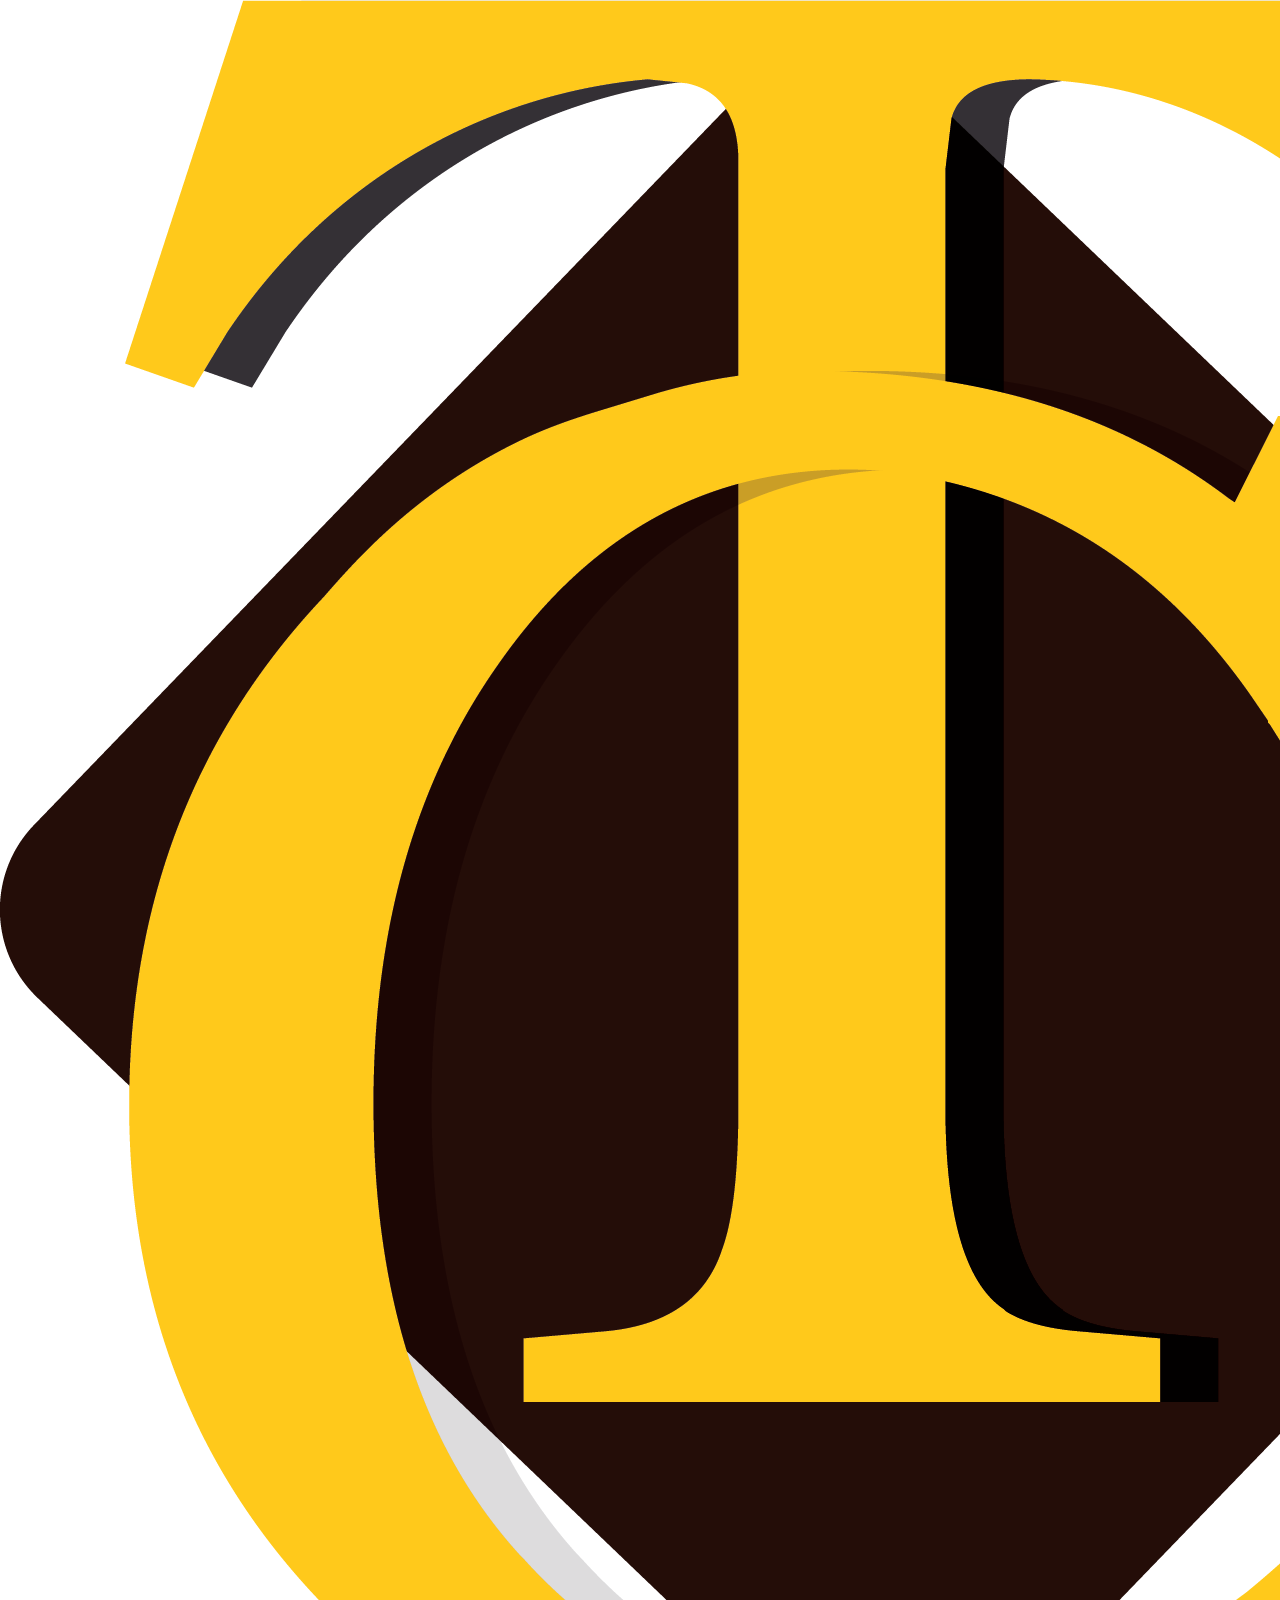
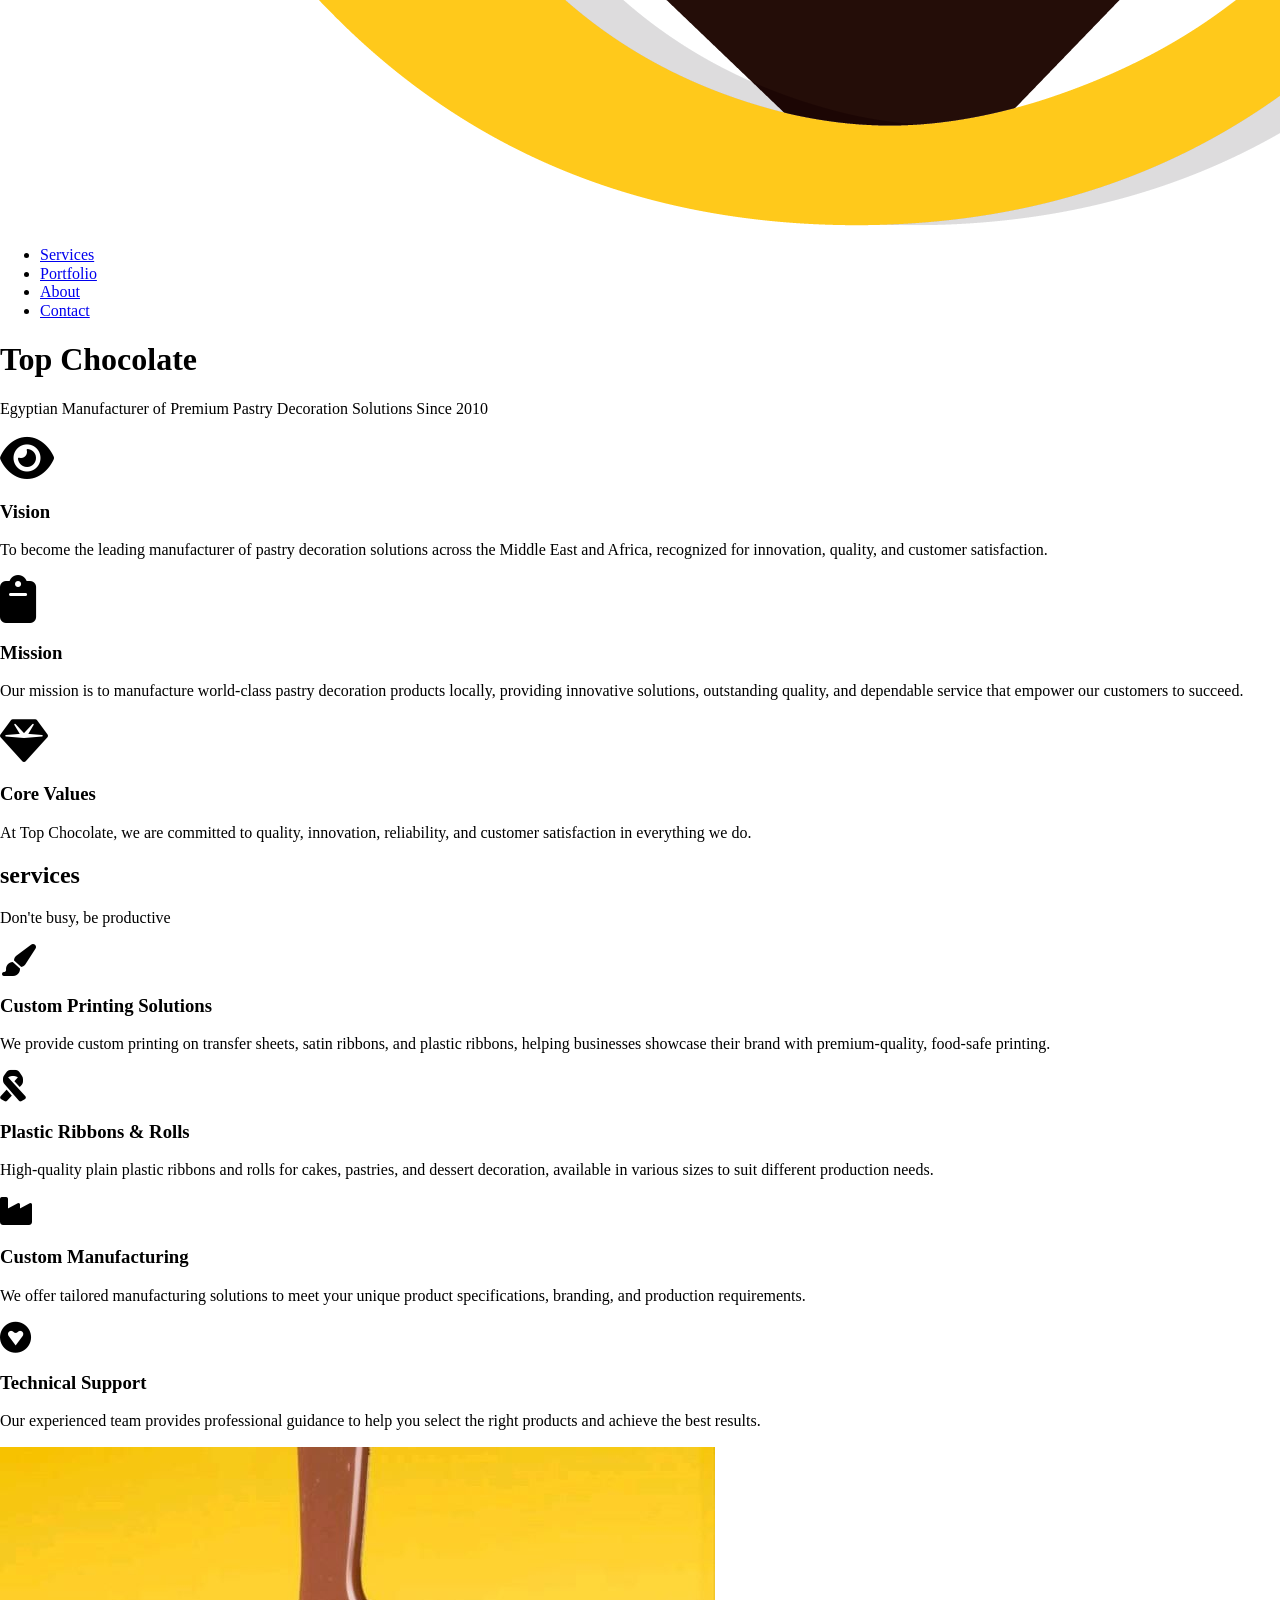
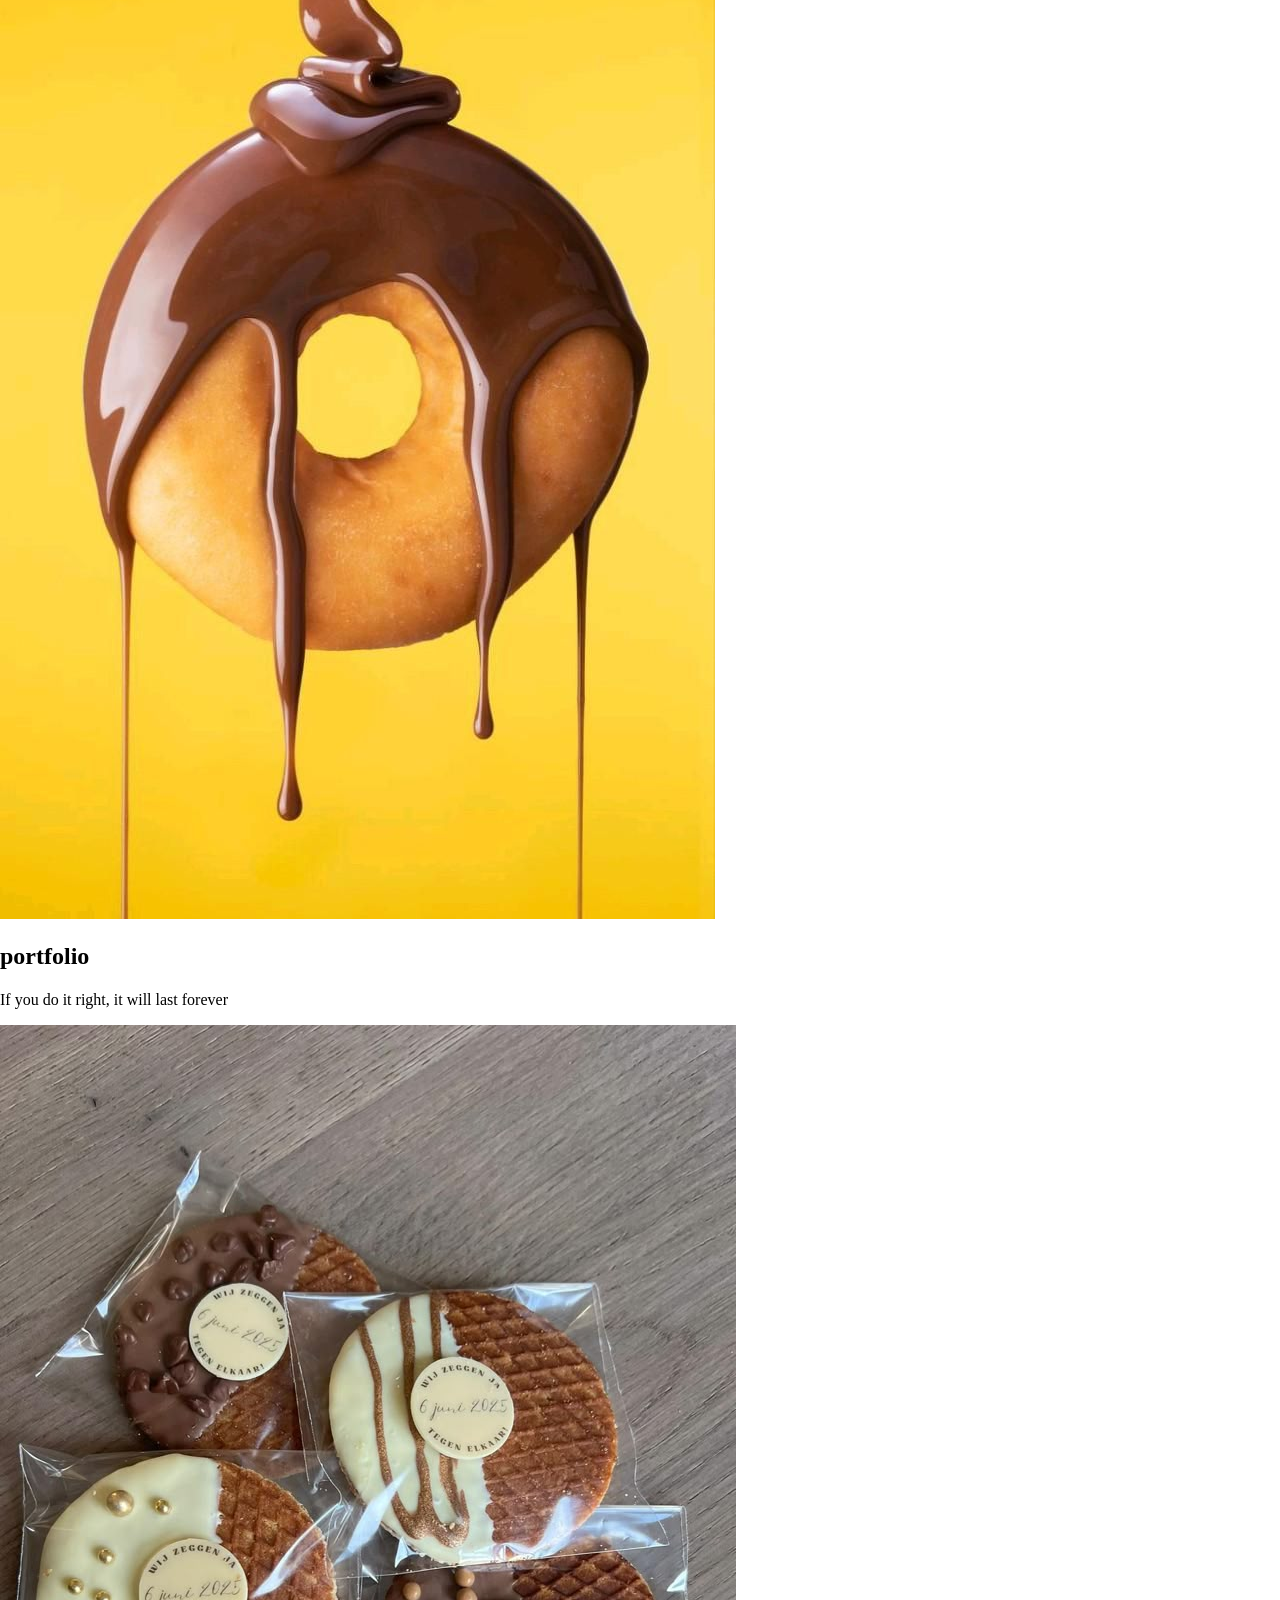
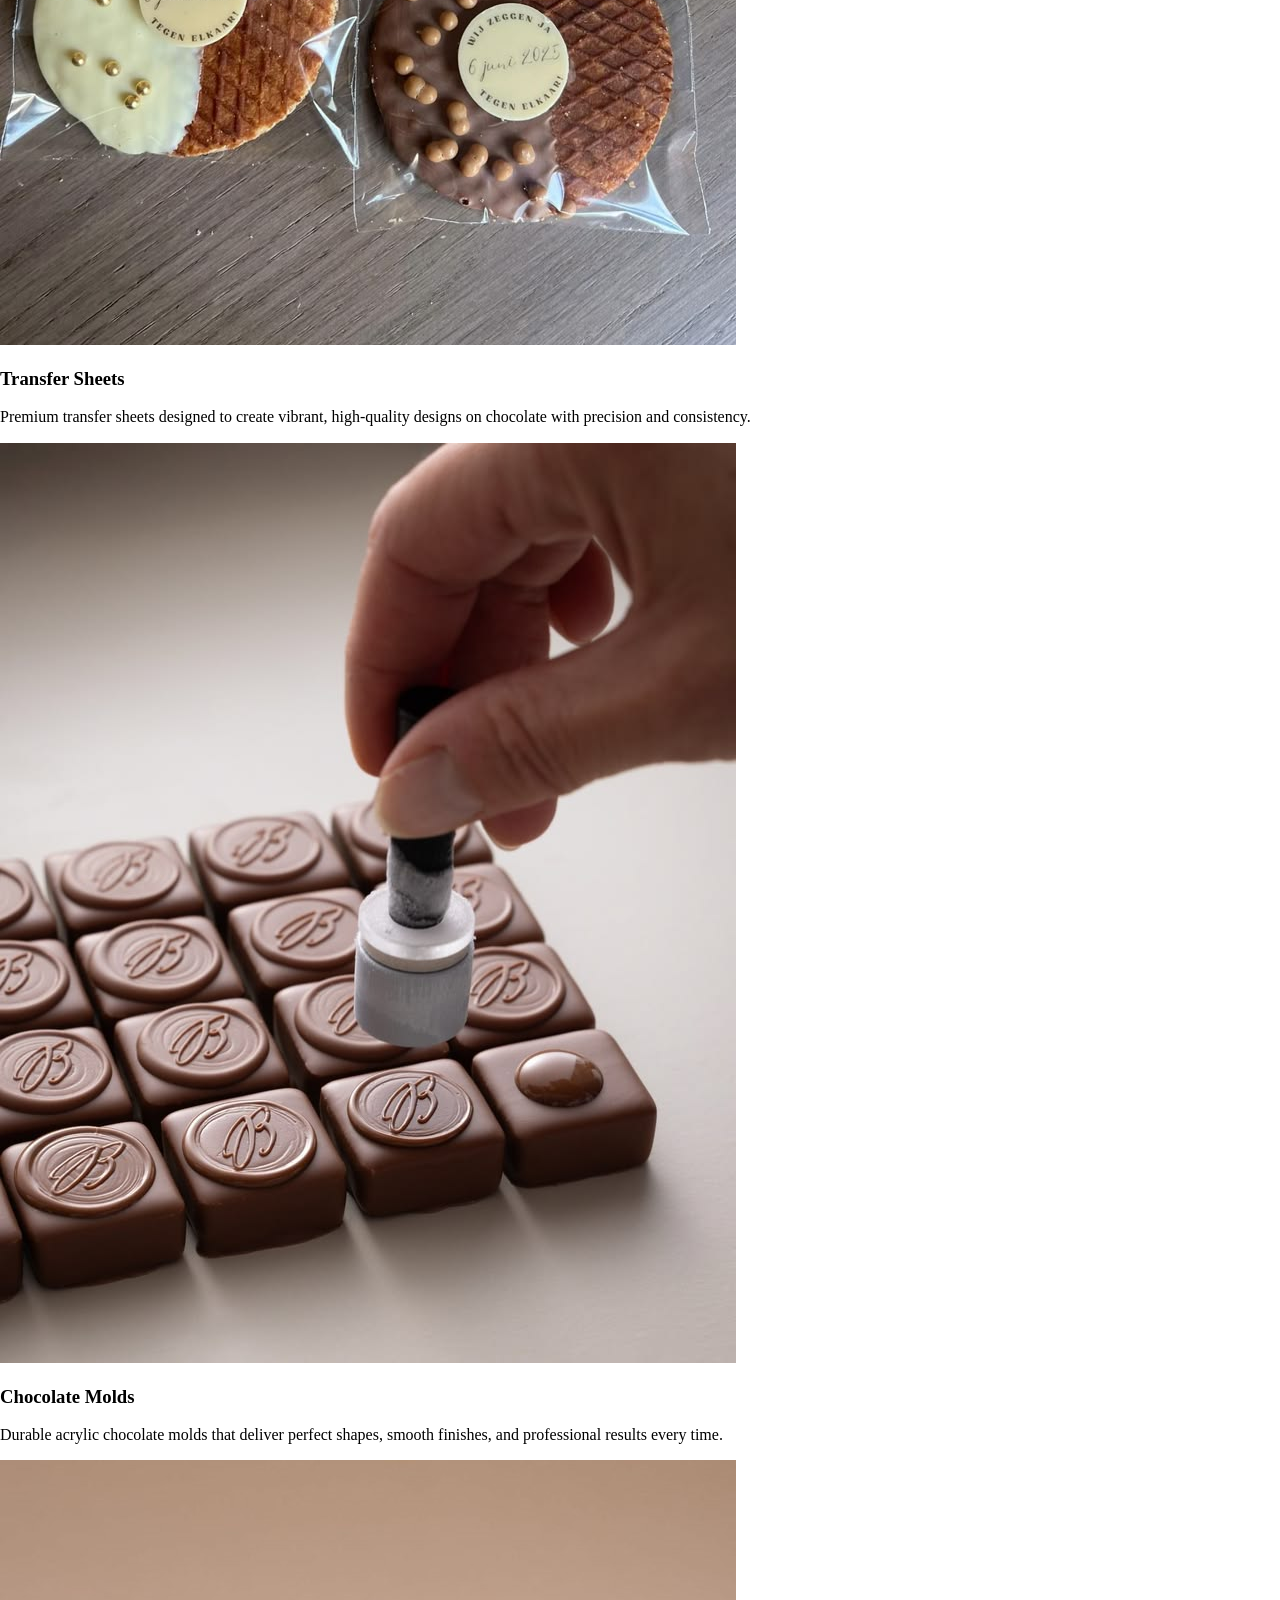
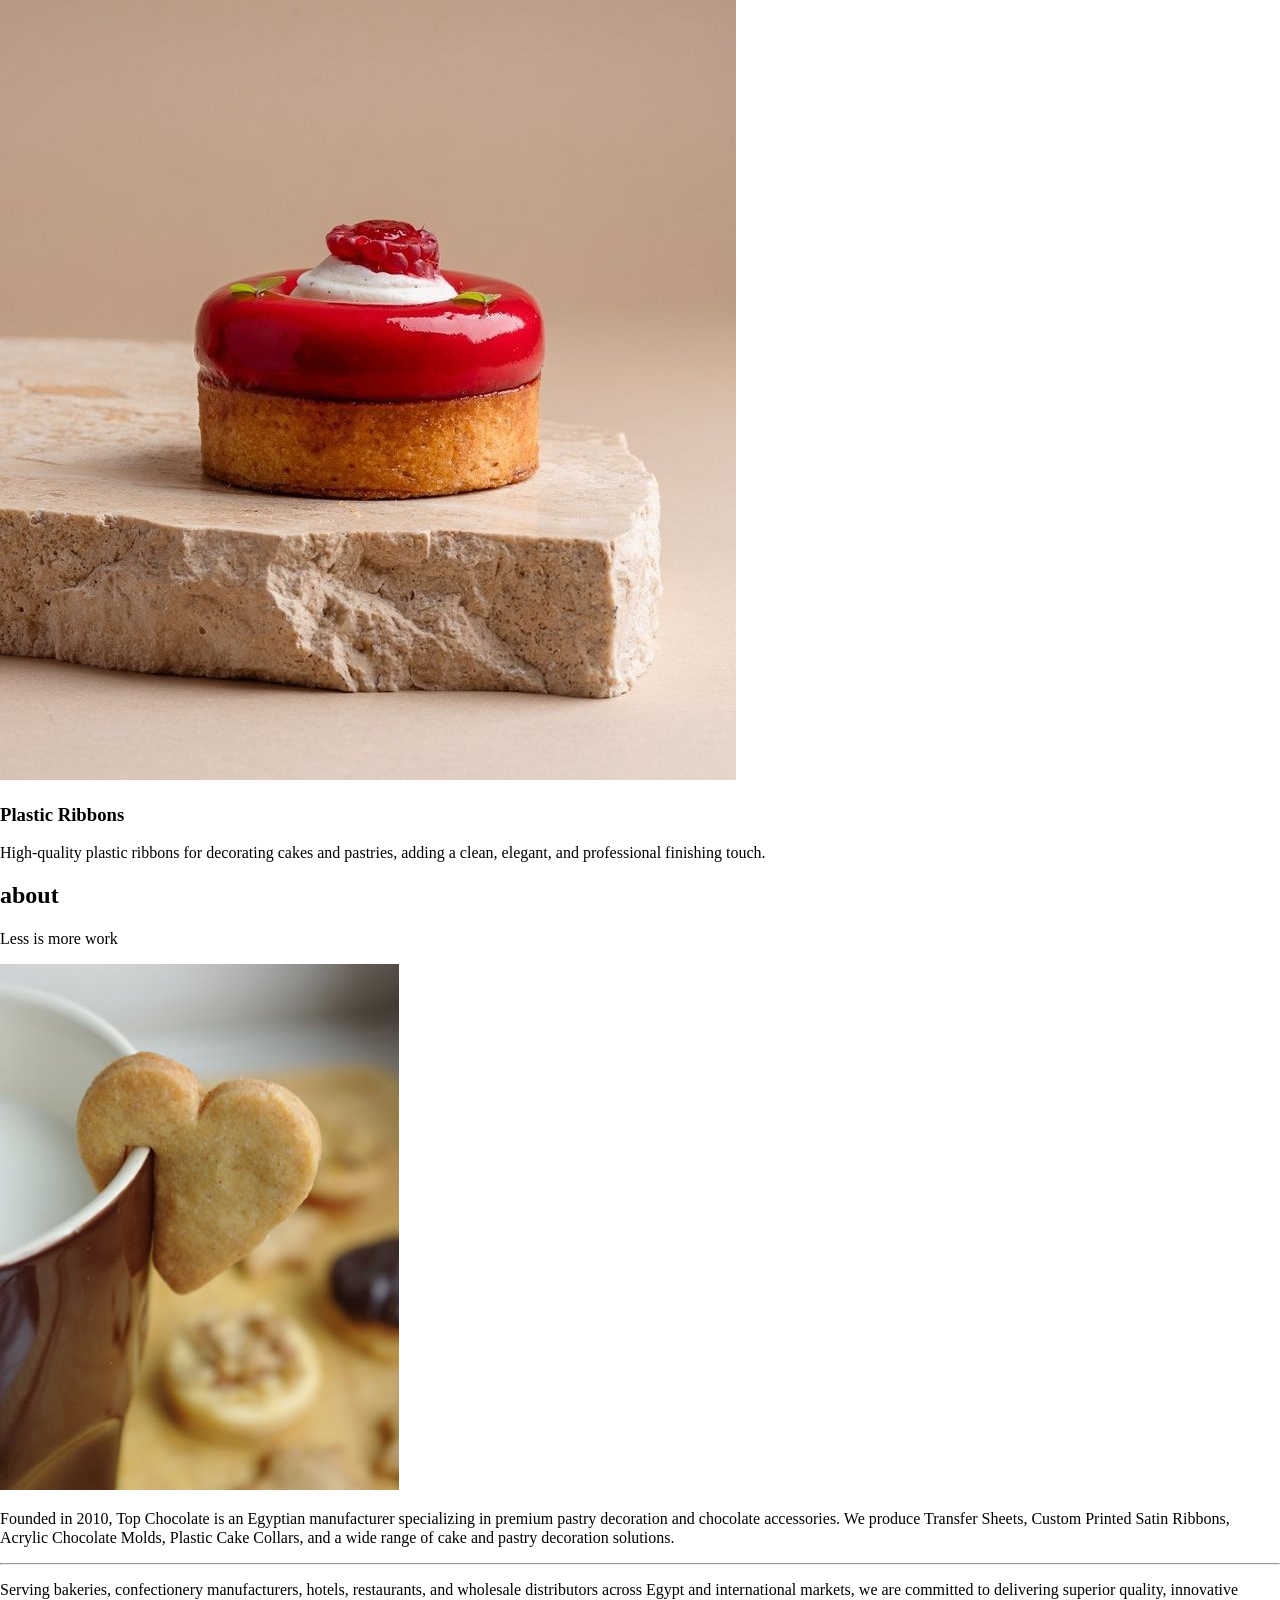
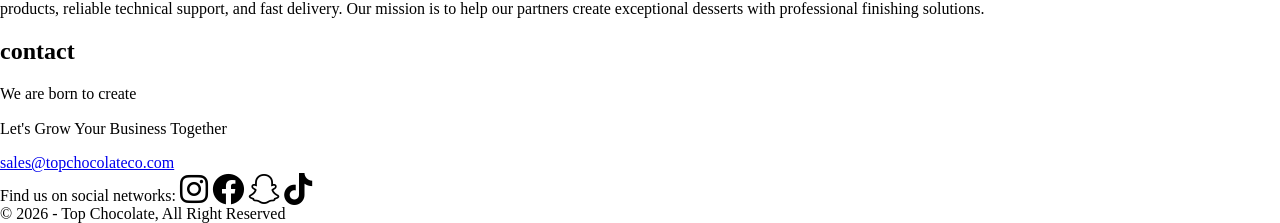
==== index.html @ 679d2a25 "Add files via upload" ====
<!DOCTYPE html>
<html lang="en">

<head>
    <meta charset="UTF-8">
    <meta http-equiv="X-UA-Compatible" content="IE=edge">
    <meta name="viewport" content="width=device-width, initial-scale=1.0">
    <title>Top Chocolate</title>
     <link rel="icon" type="image/png" href="images/TC_logo.png">
    <link rel="stylesheet" href="D:\Website\Top Chocolate Website\css\leon.css">
    <!-- Normalising CSS -->
    <link rel="stylesheet" href="css/normalise.css">
    <!-- Font Awesome -->
    <link rel="stylesheet" href="css/all.min.css">
    <!-- Google Fonts -->
    <link rel="preconnect" href="https://fonts.googleapis.com">
    <link rel="preconnect" href="https://fonts.gstatic.com" crossorigin>
    <link href="https://fonts.googleapis.com/css2?family=Cairo:wght@200;300;500;600;700;900&display=swap"
        rel="stylesheet">
</head>

<body>
    <header>
        <div class="container">
            <img class="logo" src="images/TC_logo.png" alt="LOGO">
            <div class="links">
                <span class="icon">
                    <span></span>
                    <span></span>
                    <span></span>
                </span>
                <ul>
                    <li><a href="#services">Services</a></li>
                    <li><a href="#portfolio">Portfolio</a></li>
                    <li><a href="#about">About</a></li>
                    <li><a href="#contact">Contact</a></li>
                </ul>
            </div>
        </div>
    </header>
    <main>
        <div class="intro-text">
            <h1>Top Chocolate</h1>
            <p>Egyptian Manufacturer of Premium Pastry Decoration Solutions Since 2010</p>
        </div>
    </main>
    <div class="feature">
        <div class="container">
            <div class="feat">
               <i class="fa-solid fa-eye fa-3x"></i>
                <h3>Vision</h3>
                <p>To become the leading manufacturer of pastry decoration solutions across the Middle East and Africa, recognized for innovation, quality, and customer satisfaction.</p>
            </div>
            <div class="feat">
               <i class="fa-solid fa-clipboard fa-3x"></i>
                <h3>Mission</h3>
                <p>Our mission is to manufacture world-class pastry decoration products locally, providing innovative solutions, outstanding quality, and dependable service that empower our customers to succeed.</p>
            </div>
            <div class="feat">
                <i class="fa-solid fa-gem fa-3x"></i>
                <h3>Core Values</h3>
                <p>At Top Chocolate, we are committed to quality, innovation, reliability, and customer satisfaction in everything we do.</p>
            </div>
        </div>
    </div>
    <div id="services" class="services">
        <div class="container">
            <h2 class="special-heading">services</h2>
            <p>Don'te busy, be productive</p>
            <div class="services-content">
                <div class="col">
                    <div class="srv">
                       <i class="fa-solid fa-paintbrush fa-2x"></i>
                        <div class="text">
                            <h3>Custom Printing Solutions</h3>
                            <p>We provide custom printing on transfer sheets, satin ribbons, and plastic ribbons, helping businesses showcase their brand with premium-quality, food-safe printing.</p>
                        </div>
                    </div>
                    <div class="srv">
                        <i class="fa-solid fa-ribbon fa-2x"></i>
                        <div class="text">
                            <h3>Plastic Ribbons & Rolls</h3>
                            <p>High-quality plain plastic ribbons and rolls for cakes, pastries, and dessert decoration, available in various sizes to suit different production needs.</p>
                        </div>
                    </div>
                </div>
                <div class="col">

                    <div class="srv">
                        <i class="fa-solid fa-industry fa-2x"></i>
                        <div class="text">
                            <h3>Custom Manufacturing</h3>
                            <p>We offer tailored manufacturing solutions to meet your unique product specifications, branding, and production requirements.</p>
                        </div>
                    </div>
                    <div class="srv">
                        <i class="fa-brands fa-gratipay fa-2x"></i>
                        <div class="text">
                            <h3>Technical Support</h3>
                            <p>Our experienced team provides professional guidance to help you select the right products and achieve the best results.</p>
                        </div>
                    </div>
                </div>
                <div class="col">
                    <div class="image image-col">
                        <img src="./images/dount.jpg" alt="">
                    </div>
                </div>
            </div>
        </div>
    </div>
    <div id="portfolio" class="portfolio">
        <div class="container">
            <h2 class="special-heading">portfolio</h2>
            <p>If you do it right, it will last forever</p>
            <div class="portfolio-content">
                <div class="card">
                    <img src="./images/transfer.jpg" alt="">
                    <div class="info">
                        <h3>Transfer Sheets</h3>
                        <p>Premium transfer sheets designed to create vibrant, high-quality designs on chocolate with precision and consistency.</p>
                    </div>
                </div>
                <div class="card">
                    <img src="./images/choco_mold.jpg" alt="">
                    <div class="info">
                        <h3>Chocolate Molds</h3>
                        <p>Durable acrylic chocolate molds that deliver perfect shapes, smooth finishes, and professional results every time.</p>
                    </div>
                </div>
                <div class="card">
                    <img src="./images/plastic_ribbon.jpg" alt="">
                    <div class="info">
                        <h3>Plastic Ribbons</h3>
                        <p>High-quality plastic ribbons for decorating cakes and pastries, adding a clean, elegant, and professional finishing touch.</p>
                    </div>
                </div>
            </div>
        </div>
    </div>
    <div id="about" class="about">
        <div class="container">
            <h2 class="special-heading">about</h2>
            <p>Less is more work</p>
            <div class="about-content">
                <div class="image">
                    <img src="./images/about3.jpg" alt="">
                </div>
                <div class="text">
                    <p>Founded in 2010, Top Chocolate is an Egyptian manufacturer specializing in premium pastry decoration and chocolate accessories. We produce Transfer Sheets, Custom Printed Satin Ribbons, Acrylic Chocolate Molds, Plastic Cake Collars, and a wide range of cake and pastry decoration solutions.</p>
                    <hr>
                    <p>Serving bakeries, confectionery manufacturers, hotels, restaurants, and wholesale distributors across Egypt and international markets, we are committed to delivering superior quality, innovative products, reliable technical support, and fast delivery. Our mission is to help our partners create exceptional desserts with professional finishing solutions.</p>
                </div>
            </div>
        </div>
    </div>
    <div id="contact" class="contact">
        <div class="container">
            <h2 class="special-heading">contact</h2>
            <p>We are born to create</p>
            <div class="contact-content">
                <p class="label">Let's Grow Your Business Together</p>
                <a href="mailto:leonagency@mail.com?subject=contact" class="link">sales@topchocolateco.com</a>
                <div class="social">
                    Find us on social networks:
                    <i class="fab fa-instagram fa-2x"></i>
                    <i class="fab fa-facebook fa-2x"></i>
                    <i class="fab fa-snapchat fa-2x"></i>
                    <i class="fab fa-tiktok fa-2x"></i>
                </div>
            </div>
        </div>
    </div>
    <footer>&copy; 2026 - <span>Top Chocolate</span>, All Right Reserved</footer>
</body>

</html>
---- css/normalise.css ----
/*! normalize.css v8.0.1 | MIT License | github.com/necolas/normalize.css */

/* Document
   ========================================================================== */

/**
 * 1. Correct the line height in all browsers.
 * 2. Prevent adjustments of font size after orientation changes in iOS.
 */

html {
    line-height: 1.15;
    /* 1 */
    -webkit-text-size-adjust: 100%;
    /* 2 */
}

/* Sections
     ========================================================================== */

/**
   * Remove the margin in all browsers.
   */

body {
    margin: 0;
}

/**
   * Render the `main` element consistently in IE.
   */

main {
    display: block;
}

/**
   * Correct the font size and margin on `h1` elements within `section` and
   * `article` contexts in Chrome, Firefox, and Safari.
   */

h1 {
    font-size: 2em;
    margin: 0.67em 0;
}

/* Grouping content
     ========================================================================== */

/**
   * 1. Add the correct box sizing in Firefox.
   * 2. Show the overflow in Edge and IE.
   */

hr {
    box-sizing: content-box;
    /* 1 */
    height: 0;
    /* 1 */
    overflow: visible;
    /* 2 */
}

/**
   * 1. Correct the inheritance and scaling of font size in all browsers.
   * 2. Correct the odd `em` font sizing in all browsers.
   */

pre {
    font-family: monospace, monospace;
    /* 1 */
    font-size: 1em;
    /* 2 */
}

/* Text-level semantics
     ========================================================================== */

/**
   * Remove the gray background on active links in IE 10.
   */

a {
    background-color: transparent;
}

/**
   * 1. Remove the bottom border in Chrome 57-
   * 2. Add the correct text decoration in Chrome, Edge, IE, Opera, and Safari.
   */

abbr[title] {
    border-bottom: none;
    /* 1 */
    text-decoration: underline;
    /* 2 */
    text-decoration: underline dotted;
    /* 2 */
}

/**
   * Add the correct font weight in Chrome, Edge, and Safari.
   */

b,
strong {
    font-weight: bolder;
}

/**
   * 1. Correct the inheritance and scaling of font size in all browsers.
   * 2. Correct the odd `em` font sizing in all browsers.
   */

code,
kbd,
samp {
    font-family: monospace, monospace;
    /* 1 */
    font-size: 1em;
    /* 2 */
}

/**
   * Add the correct font size in all browsers.
   */

small {
    font-size: 80%;
}

/**
   * Prevent `sub` and `sup` elements from affecting the line height in
   * all browsers.
   */

sub,
sup {
    font-size: 75%;
    line-height: 0;
    position: relative;
    vertical-align: baseline;
}

sub {
    bottom: -0.25em;
}

sup {
    top: -0.5em;
}

/* Embedded content
     ========================================================================== */

/**
   * Remove the border on images inside links in IE 10.
   */

img {
    border-style: none;
}

/* Forms
     ========================================================================== */

/**
   * 1. Change the font styles in all browsers.
   * 2. Remove the margin in Firefox and Safari.
   */

button,
input,
optgroup,
select,
textarea {
    font-family: inherit;
    /* 1 */
    font-size: 100%;
    /* 1 */
    line-height: 1.15;
    /* 1 */
    margin: 0;
    /* 2 */
}

/**
   * Show the overflow in IE.
   * 1. Show the overflow in Edge.
   */

button,
input {
    /* 1 */
    overflow: visible;
}

/**
   * Remove the inheritance of text transform in Edge, Firefox, and IE.
   * 1. Remove the inheritance of text transform in Firefox.
   */

button,
select {
    /* 1 */
    text-transform: none;
}

/**
   * Correct the inability to style clickable types in iOS and Safari.
   */

button,
[type="button"],
[type="reset"],
[type="submit"] {
    -webkit-appearance: button;
}

/**
   * Remove the inner border and padding in Firefox.
   */

button::-moz-focus-inner,
[type="button"]::-moz-focus-inner,
[type="reset"]::-moz-focus-inner,
[type="submit"]::-moz-focus-inner {
    border-style: none;
    padding: 0;
}

/**
   * Restore the focus styles unset by the previous rule.
   */

button:-moz-focusring,
[type="button"]:-moz-focusring,
[type="reset"]:-moz-focusring,
[type="submit"]:-moz-focusring {
    outline: 1px dotted ButtonText;
}

/**
   * Correct the padding in Firefox.
   */

fieldset {
    padding: 0.35em 0.75em 0.625em;
}

/**
   * 1. Correct the text wrapping in Edge and IE.
   * 2. Correct the color inheritance from `fieldset` elements in IE.
   * 3. Remove the padding so developers are not caught out when they zero out
   *    `fieldset` elements in all browsers.
   */

legend {
    box-sizing: border-box;
    /* 1 */
    color: inherit;
    /* 2 */
    display: table;
    /* 1 */
    max-width: 100%;
    /* 1 */
    padding: 0;
    /* 3 */
    white-space: normal;
    /* 1 */
}

/**
   * Add the correct vertical alignment in Chrome, Firefox, and Opera.
   */

progress {
    vertical-align: baseline;
}

/**
   * Remove the default vertical scrollbar in IE 10+.
   */

textarea {
    overflow: auto;
}

/**
   * 1. Add the correct box sizing in IE 10.
   * 2. Remove the padding in IE 10.
   */

[type="checkbox"],
[type="radio"] {
    box-sizing: border-box;
    /* 1 */
    padding: 0;
    /* 2 */
}

/**
   * Correct the cursor style of increment and decrement buttons in Chrome.
   */

[type="number"]::-webkit-inner-spin-button,
[type="number"]::-webkit-outer-spin-button {
    height: auto;
}

/**
   * 1. Correct the odd appearance in Chrome and Safari.
   * 2. Correct the outline style in Safari.
   */

[type="search"] {
    -webkit-appearance: textfield;
    /* 1 */
    outline-offset: -2px;
    /* 2 */
}

/**
   * Remove the inner padding in Chrome and Safari on macOS.
   */

[type="search"]::-webkit-search-decoration {
    -webkit-appearance: none;
}

/**
   * 1. Correct the inability to style clickable types in iOS and Safari.
   * 2. Change font properties to `inherit` in Safari.
   */

::-webkit-file-upload-button {
    -webkit-appearance: button;
    /* 1 */
    font: inherit;
    /* 2 */
}

/* Interactive
     ========================================================================== */

/*
   * Add the correct display in Edge, IE 10+, and Firefox.
   */

details {
    display: block;
}

/*
   * Add the correct display in all browsers.
   */

summary {
    display: list-item;
}

/* Misc
     ========================================================================== */

/**
   * Add the correct display in IE 10+.
   */

template {
    display: none;
}

/**
   * Add the correct display in IE 10.
   */

[hidden] {
    display: none;
}
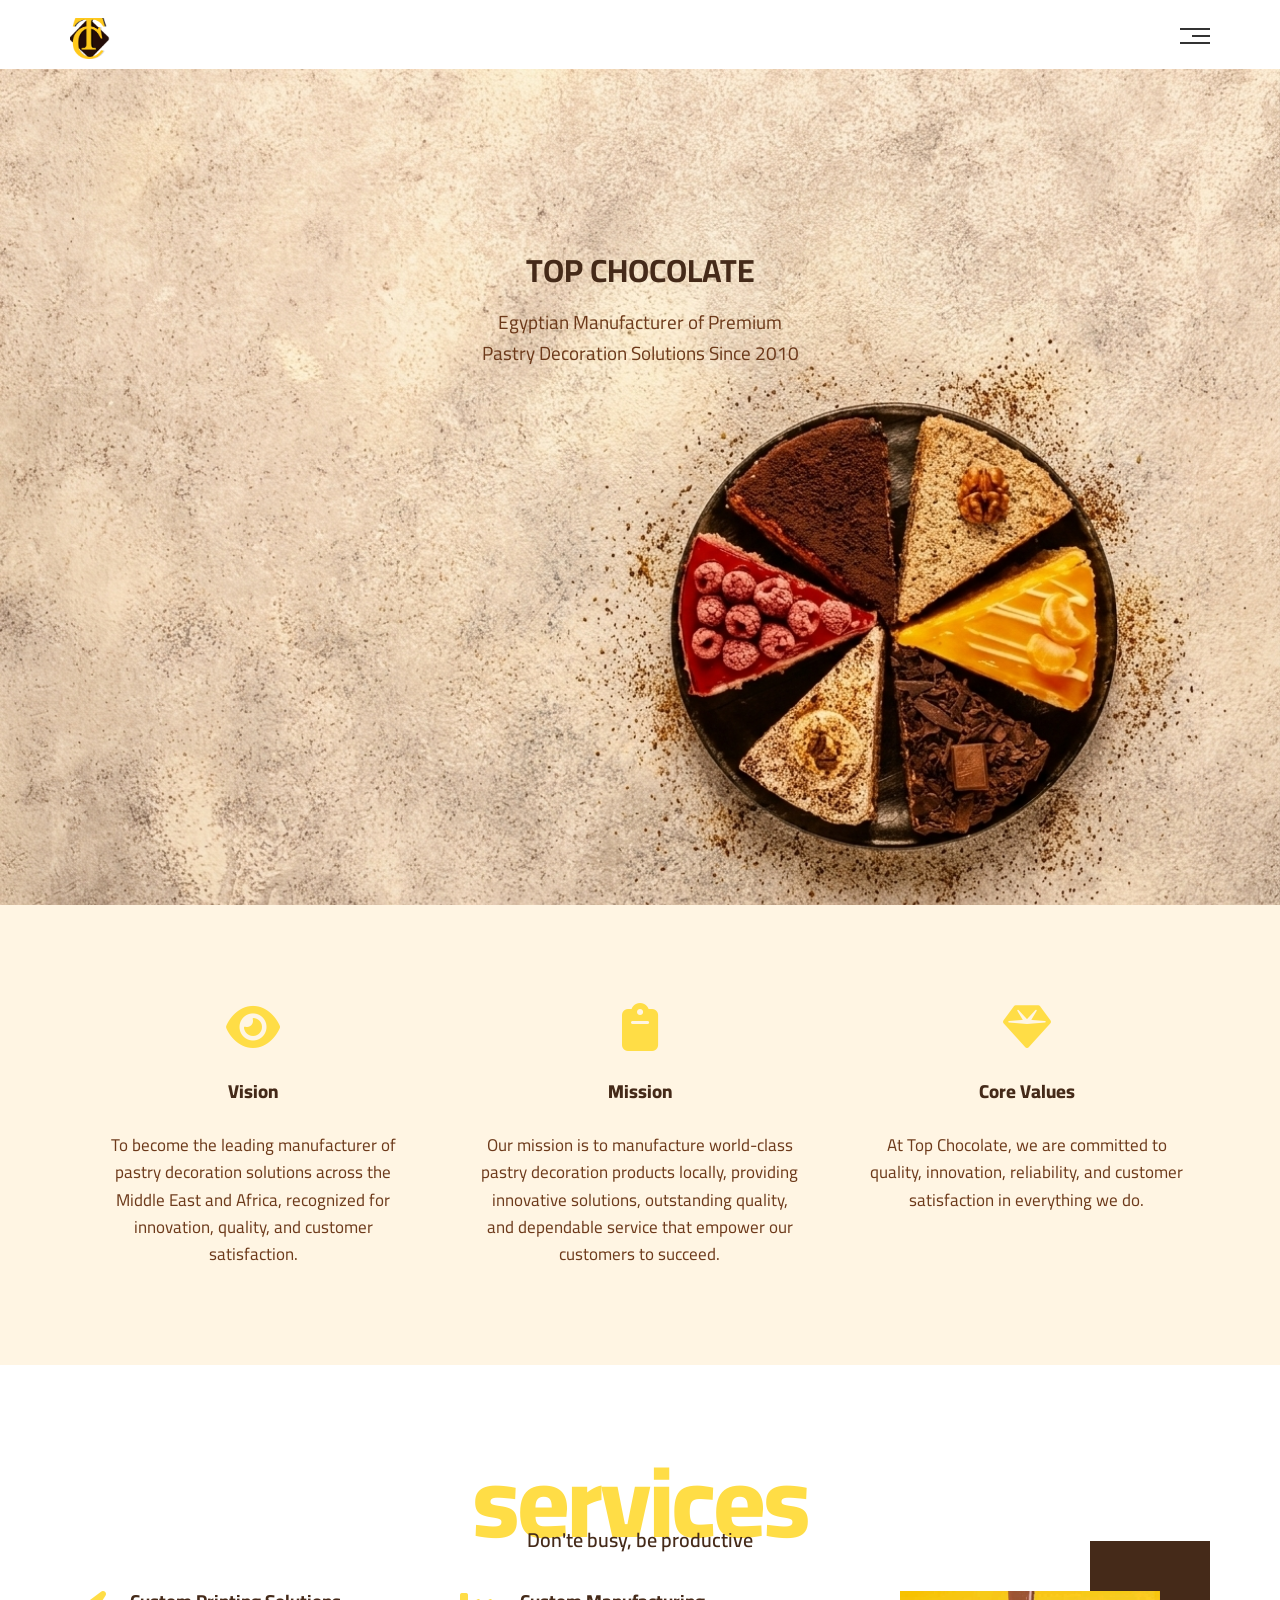
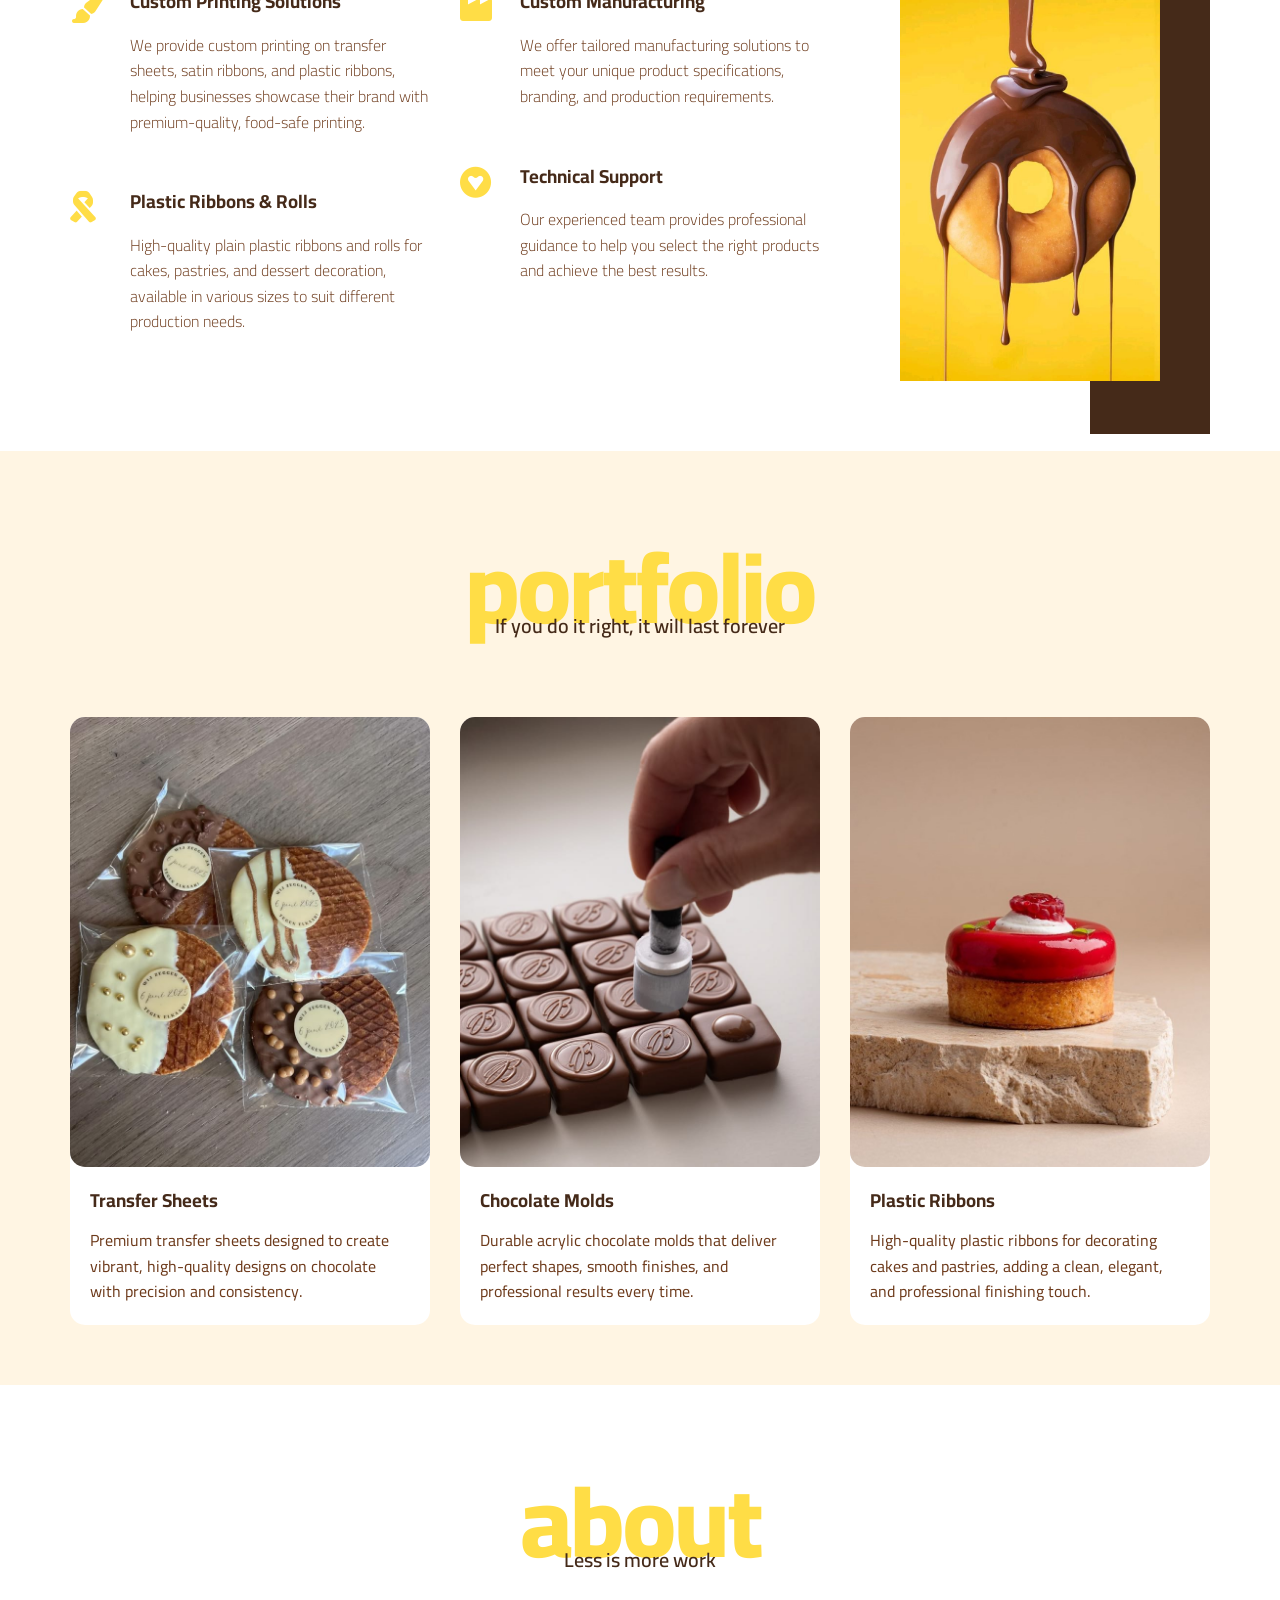
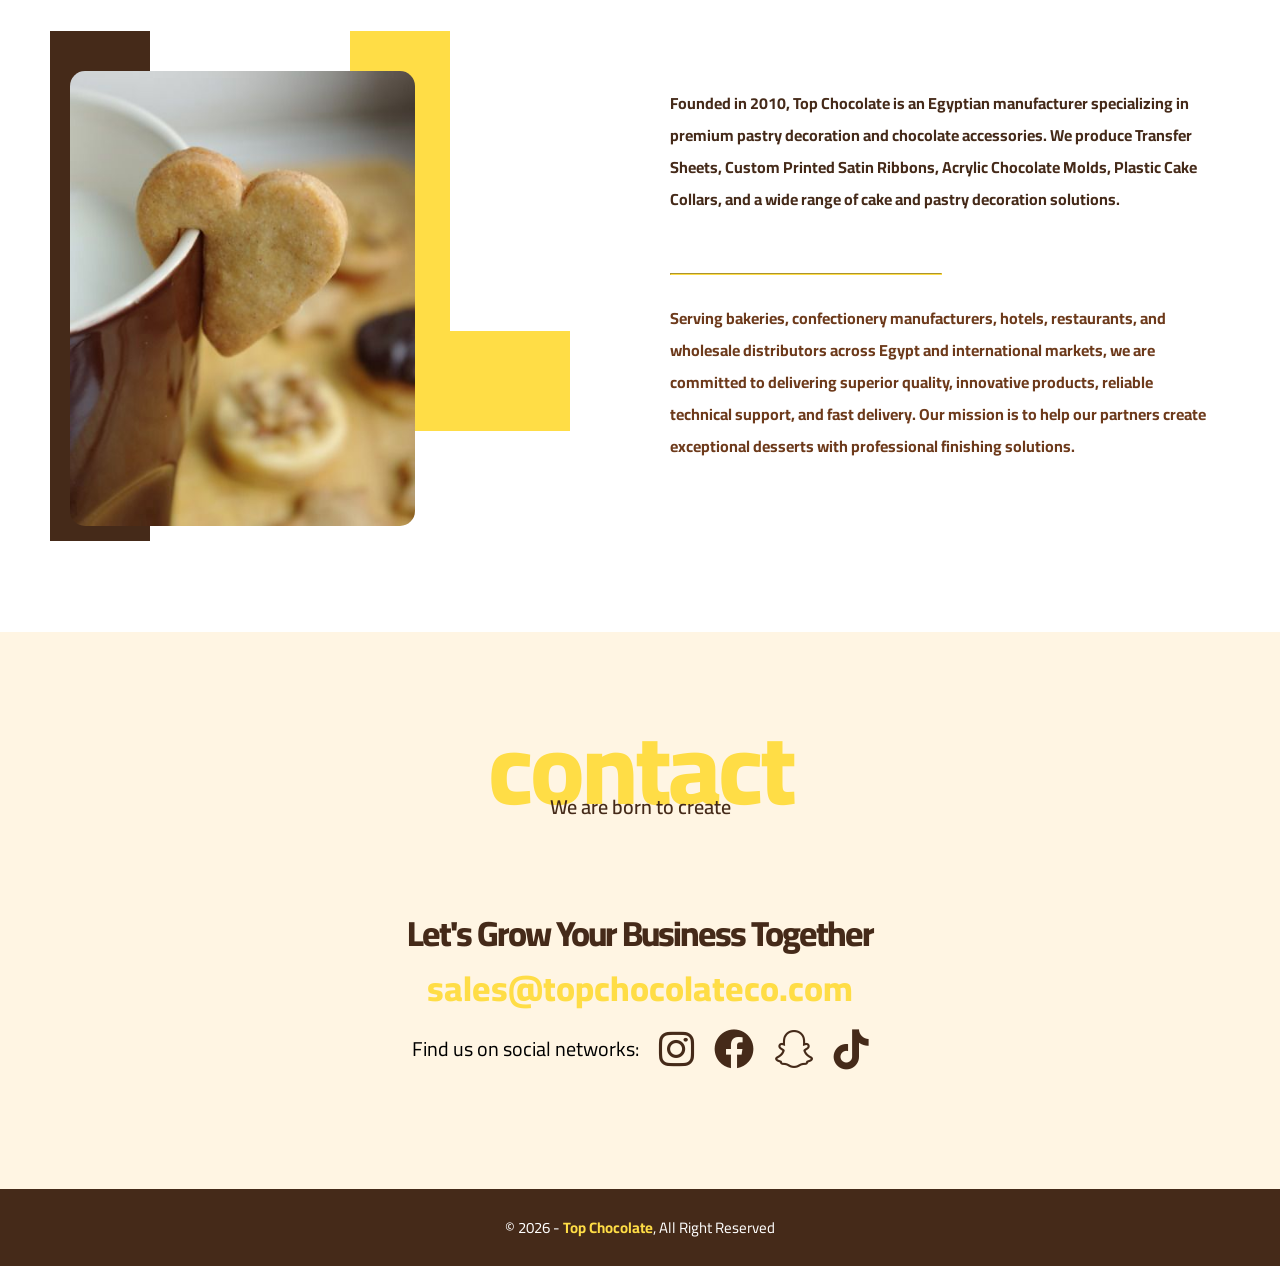
==== commit 79eb50a3: "Update index.html" ====
--- a/index.html
+++ b/index.html
@@ -7,7 +7,7 @@
     <meta name="viewport" content="width=device-width, initial-scale=1.0">
     <title>Top Chocolate</title>
      <link rel="icon" type="image/png" href="images/TC_logo.png">
-    <link rel="stylesheet" href="D:\Website\Top Chocolate Website\css\leon.css">
+    <link rel="stylesheet" href="css/leon.css">
     <!-- Normalising CSS -->
     <link rel="stylesheet" href="css/normalise.css">
     <!-- Font Awesome -->
@@ -174,4 +174,4 @@
     <footer>&copy; 2026 - <span>Top Chocolate</span>, All Right Reserved</footer>
 </body>
 
-</html>+</html>
--- a/css/leon.css
+++ b/css/leon.css
@@ -0,0 +1,537 @@
+/* Start Global values */
+html {
+    scroll-behavior: smooth;
+}
+
+* {
+    box-sizing: border-box;
+    -webkit-box-sizing: border-box;
+    -moz-box-sizing: border-box;
+}
+
+:root {
+    --main-color: #ffdd46;
+    --second-color: #452a19;
+    --section-padding: 60px;
+    --section-background: #fff5e3;
+    --p-color: #6d3a1b;
+    --p-line-height: 1.6;
+}
+
+body {
+    font-family: 'Cairo', sans-serif;
+}
+
+.special-heading {
+    color: var(--main-color);
+    font-weight: 800;
+    text-align: center;
+    font-size: 100px;
+    letter-spacing: -3px;
+    margin: 0;
+}
+
+.special-heading+p {
+    margin: -30px 0 0;
+    font-size: 20px;
+    font-weight: 600;
+    text-align: center;
+    color: var(--second-color);
+}
+
+.parent {
+    background-color: #eee;
+}
+
+.container {
+    margin: auto;
+    margin-top: 18px;
+    padding-left: 15px;
+    padding-right: 15px;
+    margin-left: auto;
+    margin-right: auto;
+}
+
+@media (max-width: 450px) {
+    .special-heading {
+        font-size: 60px;
+    }
+
+    .special-heading+p {
+        margin-top: -20px;
+        font-size: 15px;
+    }
+}
+
+@media (min-width: 768px) {
+    .container {
+        width: 750px;
+    }
+}
+
+@media (min-width: 992px) {
+    .container {
+        width: 950px;
+    }
+}
+
+@media (min-width: 1200px) {
+    .container {
+        width: 1170px;
+    }
+}
+
+@media (min-width: 1600px) {
+    .container {
+        width: 1550px;
+    }
+}
+
+/* End Global values */
+/* Start Header */
+
+
+header .container {
+    display: flex;
+    justify-content: space-between;
+    align-items: center;
+    margin-bottom: 10px;
+}
+
+header .logo {
+    width: 40px;
+}
+
+header .links {
+    position: relative;
+}
+
+header .links .icon {
+    width: 30px;
+    display: flex;
+    flex-wrap: wrap;
+    justify-content: flex-end;
+}
+
+header .links .icon:hover span:nth-child(2) {
+    width: 100%;
+}
+
+header .links .icon span {
+    background-color: #333;
+    margin-bottom: 5px;
+    height: 2px;
+    transition: 0.3s;
+}
+
+header .links .icon span:first-child {
+    width: 100%;
+}
+
+header .links .icon span:nth-child(2) {
+    width: 60%;
+}
+
+header .links .icon span:last-child {
+    width: 100%;
+}
+
+header .links ul {
+    list-style: none;
+    margin: 0;
+    padding: 0;
+    background-color: #f6f6f6;
+    position: absolute;
+    right: 0;
+    min-width: 200px;
+    top: calc(100% + 15px);
+    display: none;
+    z-index: 1;
+}
+
+header .links:hover ul {
+    display: block;
+}
+
+header .links ul::before {
+    content: "";
+    border-width: 10px;
+    border-style: solid;
+    border-color: transparent transparent #f6f6f6 transparent;
+    position: absolute;
+    right: 5px;
+    top: -19px;
+}
+
+header .links ul li a {
+    display: block;
+    padding: 15px;
+    text-decoration: none;
+    color: #333;
+    transition: 0.3s;
+
+}
+
+header .links ul li a:hover {
+    padding-left: 25px;
+}
+
+header .links ul li:not(:last-child) a {
+    border-bottom: 1px solid #ddd;
+}
+
+/* End Header */
+/* Start Main Page */
+
+main {
+    background-image: url(../images/gattue4.jpg);
+    background-size: cover;
+    height: calc(100vh - 64px);
+    position: relative;
+}
+
+main .intro-text {
+    position: absolute;
+    top: 30%;
+    left: 50%;
+    transform: translate(-50%, -50%);
+    text-align: center;
+    width: 320px;
+    max-width: 100%;
+}
+
+main .intro-text h1 {
+    margin: 0;
+    color: var(--second-color);
+    text-transform: uppercase;
+}
+
+main .intro-text p {
+    font-size: 19px;
+    line-height: var(--p-line-height);
+    color: var(--p-color);
+}
+
+/* End Main Page */
+/* Start Features */
+.feature {
+    padding-top: var(--section-padding);
+    padding-bottom: var(--section-padding);
+    background-color: var(--section-background);
+}
+
+.feature .container {
+    display: grid;
+    grid-template-columns: repeat(auto-fill, minmax(300px, 1fr));
+    gap: 20px;
+}
+
+.feature .feat {
+    padding: 20px;
+    text-align: center;
+}
+
+.feature .feat i {
+    color: var(--main-color);
+}
+
+.feature .feat h3 {
+    font-weight: 800;
+    margin: 30px 0;
+    color: var(--second-color);
+}
+
+.feature .feat p {
+    line-height: var(--p-line-height);
+    color: var(--p-color);
+    font-size: 17px;
+}
+
+/* End Features */
+/* Start Services */
+.services {
+
+    padding-top: var(--section-padding);
+    padding-bottom: var(--section-padding);
+}
+
+.services .services-content {
+    display: grid;
+    grid-template-columns: repeat(auto-fit, minmax(300px, 1fr));
+    gap: 30px;
+    margin-top: 40px;
+}
+
+.services .services-content .srv {
+    display: flex;
+    margin-bottom: 40px;
+}
+
+@media (max-width: 768px) {
+    .services .services-content .srv {
+        flex-direction: column;
+        text-align: center;
+    }
+}
+
+.services .services-content .srv i {
+    color: var(--main-color);
+    flex-basis: 60px;
+}
+
+.services .services-content .srv .text {
+    flex: 1;
+}
+
+.services .services-content .srv .text h3 {
+    margin: 0 0 20px;
+        color: var(--second-color);
+}
+
+.services .services-content .srv .text p {
+    color: var(--p-color);
+    font-weight: 300;
+    line-height: var(--p-line-height);
+}
+
+.services .services-content .image {
+    text-align: center;
+    position: relative;
+}
+
+.services .services-content .image::before {
+    position: absolute;
+    content: "";
+    background-color: var(--second-color);
+    width: 120px;
+    height: calc(100% + 100px);
+    top: -50px;
+    right: 0;
+    z-index: -1;
+}
+
+.services .services-content .image img {
+
+    width: 260px;
+}
+
+@media (max-width: 1199px) {
+    .services-content .col:nth-child(3) {
+        display: none;
+    }
+}
+
+/* End Services */
+/* Start Portfolio */
+.portfolio {
+    padding-top: var(--section-padding);
+    padding-bottom: var(--section-padding);
+    background-color: var(--section-background);
+}
+
+.portfolio .portfolio-content {
+    display: grid;
+    grid-template-columns: repeat(auto-fill, minmax(300px, 1fr));
+    gap: 30px;
+    margin-top: 80px;
+}
+
+.portfolio .portfolio-content .card {
+    background-color: white;
+    border-radius: 15px;
+}
+
+.portfolio .portfolio-content .card img {
+    max-width: 100%;
+        border-radius: 15px;
+
+}
+
+.portfolio .portfolio-content .card .info {
+    padding: 20px;
+}
+
+.portfolio .portfolio-content .card .info h3 {
+    margin: 0;
+        color: var(--second-color);
+}
+
+.portfolio .portfolio-content .card .info p {
+    color: var(--p-color);
+    line-height: var(--p-line-height);
+    margin-bottom: 0;
+}
+
+@media (max-width: 768px) {
+    .portfolio .portfolio-content .card {
+        flex-direction: column;
+        text-align: center;
+    }
+}
+
+
+/* End Portfolio */
+/* Start About */
+.about {
+    padding-top: var(--section-padding);
+    padding-bottom: calc(var(--section-padding) + 60px);
+
+}
+
+.about .about-content {
+    margin-top: 100px;
+    display: flex;
+    flex-wrap: wrap;
+    justify-content: space-between;
+}
+
+.about .about-content .image {
+    position: relative;
+    width: 345px;
+    height: 430px;
+}
+
+.about .about-content .image img {
+    max-width: 100%;
+    border-radius: 15px;
+}
+
+.about .about-content .image::before,
+.about .about-content .image::after {
+    content: "";
+    position: absolute;
+    z-index: -1;
+    top: -40px;
+}
+
+.about .about-content .image::before {
+    width: 100px;
+    height: calc(100% + 80px);
+    background-color: var(--second-color);
+    left: -20px;
+}
+
+.about .about-content .image::after {
+    width: 120px;
+    height: 300px;
+    border-left: 100px solid var(--main-color);
+    border-bottom: 100px solid var(--main-color);
+    right: -155px;
+}
+
+@media (max-width: 991px) {
+    .about .about-content {
+        flex-direction: column;
+        text-align: center;
+    }
+
+    .about .about-content .image {
+        display: none;
+    }
+}
+
+.about .about-content .text {
+    flex-basis: calc(100% - 600px);
+        color: var(--second-color);
+}
+
+.about .about-content .text p {
+    line-height: 2;
+    font-weight: bold;
+    margin-bottom: 50px;
+        color: var(--second-color);
+}
+
+.about .about-content .text hr {
+    width: 50%;
+    display: inline-block;
+    border-color: var(--main-color);
+}
+
+.about .about-content .text p:last-of-type {
+    color: var(--p-color);
+}
+
+/* End About */
+/* Start Contact */
+.contact {
+    padding-top: var(--section-padding);
+    padding-bottom: var(--section-padding);
+    background-color: var(--section-background);
+}
+
+.contact .contact-content {
+    padding-top: var(--section-padding);
+    padding-bottom: var(--section-padding);
+    text-align: center;
+}
+.contact .contact-content .label {
+    font-size: 35px;
+    font-weight: 800;
+    color: var(--second-color);
+    letter-spacing: -2px;
+    margin-bottom: 15px;
+}
+
+.contact .contact-content .link {
+    display: block;
+    font-size: 35px;
+    font-weight: 800;
+    color: var(--main-color);
+    text-decoration: none;
+}
+
+.contact .contact-content .social {
+    display: flex;
+    align-items: center;
+    justify-content: center;
+    flex-wrap: wrap;
+    gap: 10px;
+    margin-top: 20px;
+    font-size: 20px;
+}
+
+.contact .contact-content .social i {
+    margin-left: 10px;
+    color: var(--second-color);
+}
+
+@media (max-width: 991px) {
+    .contact .contact-content {
+        flex-direction: column;
+        margin-left: 0;
+    }
+}
+
+@media (max-width: 768px) {
+
+    .contact .contact-content .label,
+    .contact .contact-content .link {
+        font-size: 25px;
+    }
+}
+
+/* End Contact */
+/* Start Footer */
+footer {
+    background-color: var(--second-color);
+    color: white;
+    padding: 30px 10px;
+    text-align: center;
+    font-size: 15px;
+}
+
+footer span {
+    font-weight: bold;
+    color: var(--main-color);
+}
+
+@media (max-width: 768px) {
+
+    footer {
+        font-size: 10px;
+        padding: 15px 8px;
+    }
+}
+
+/* End Footer */
